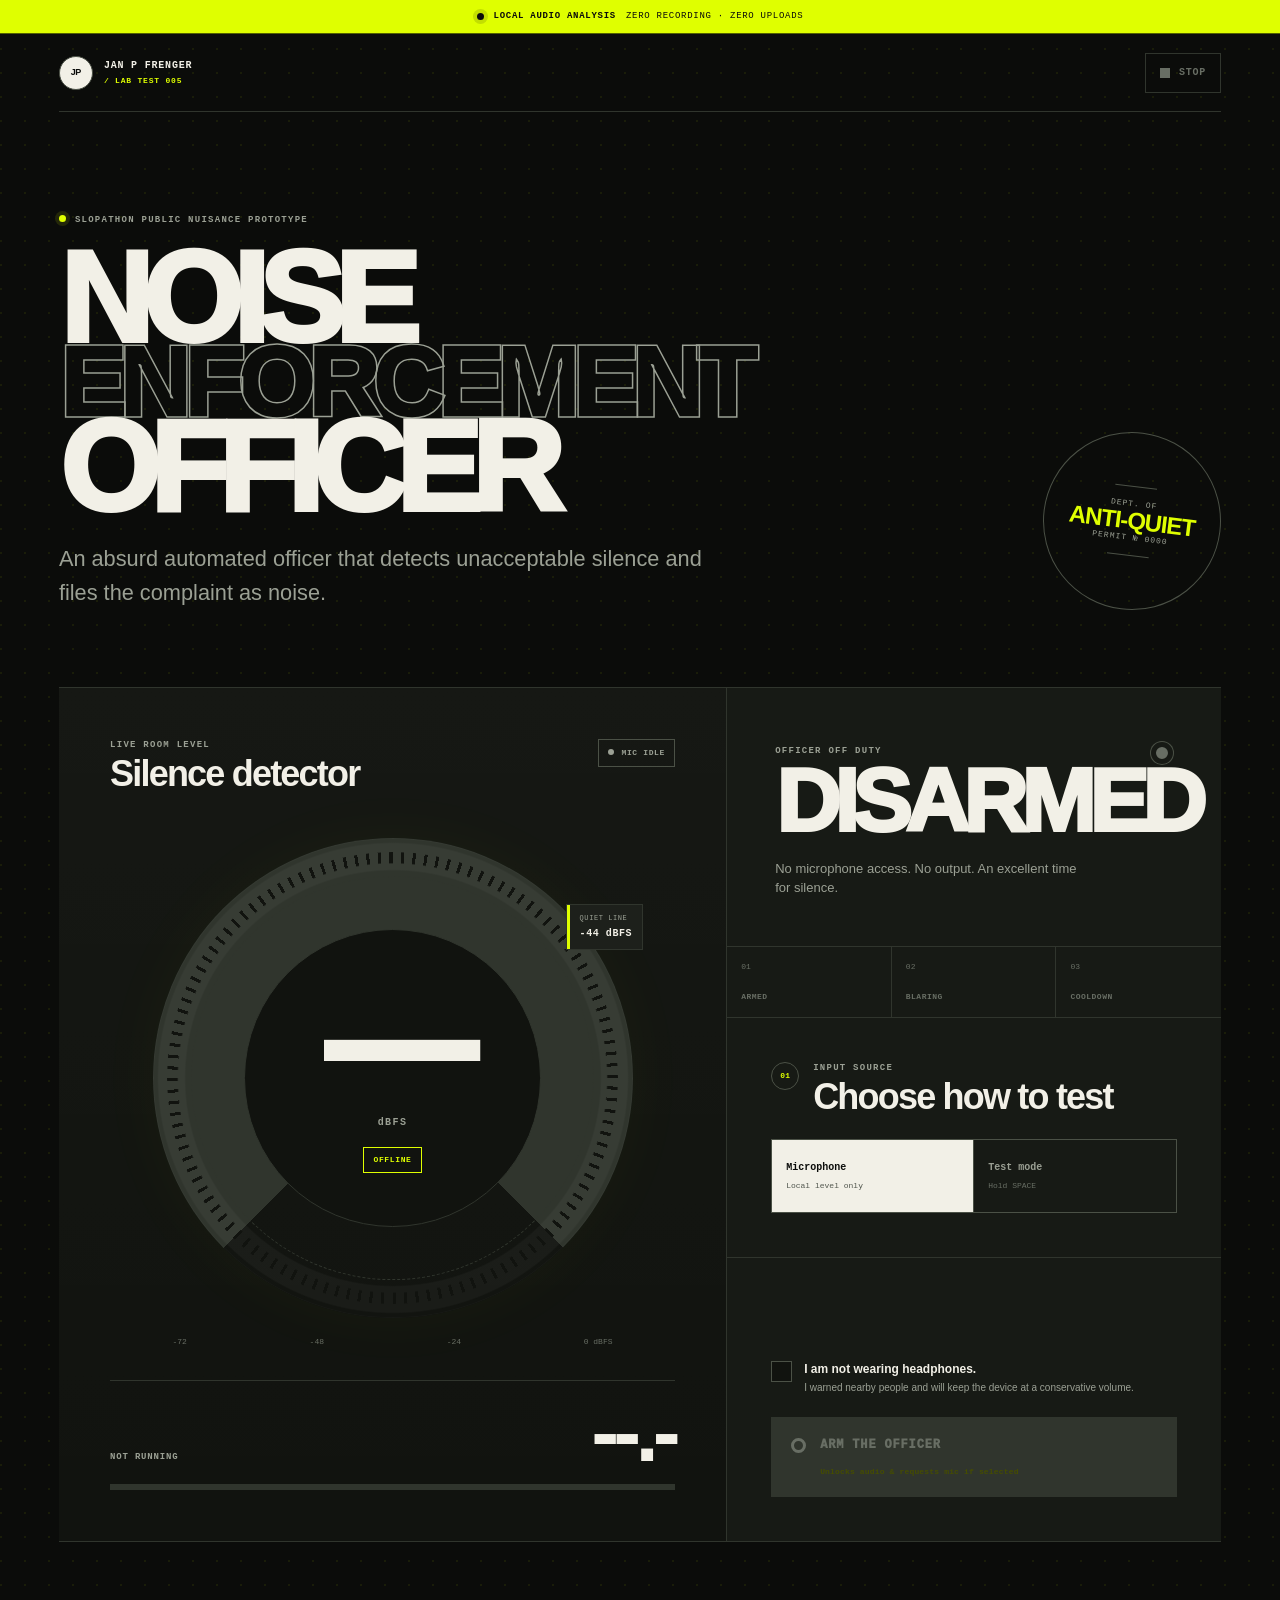
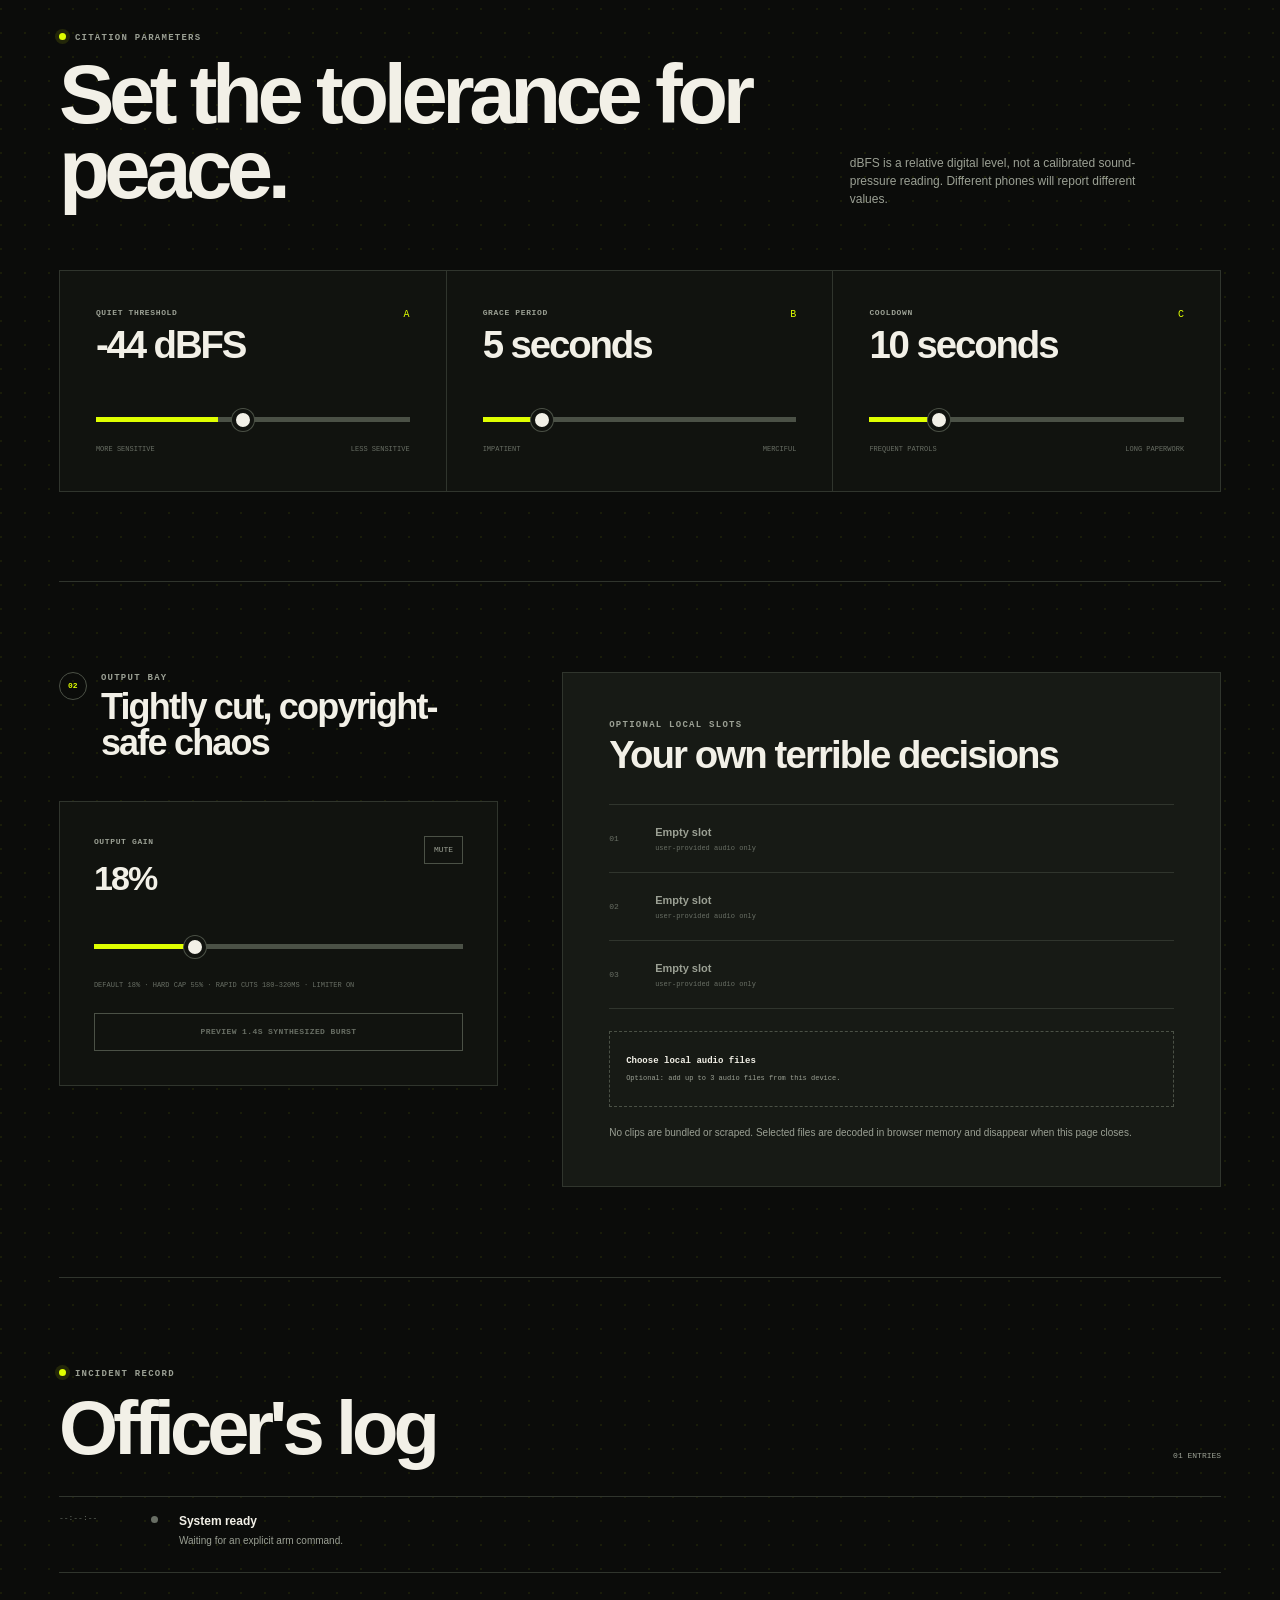
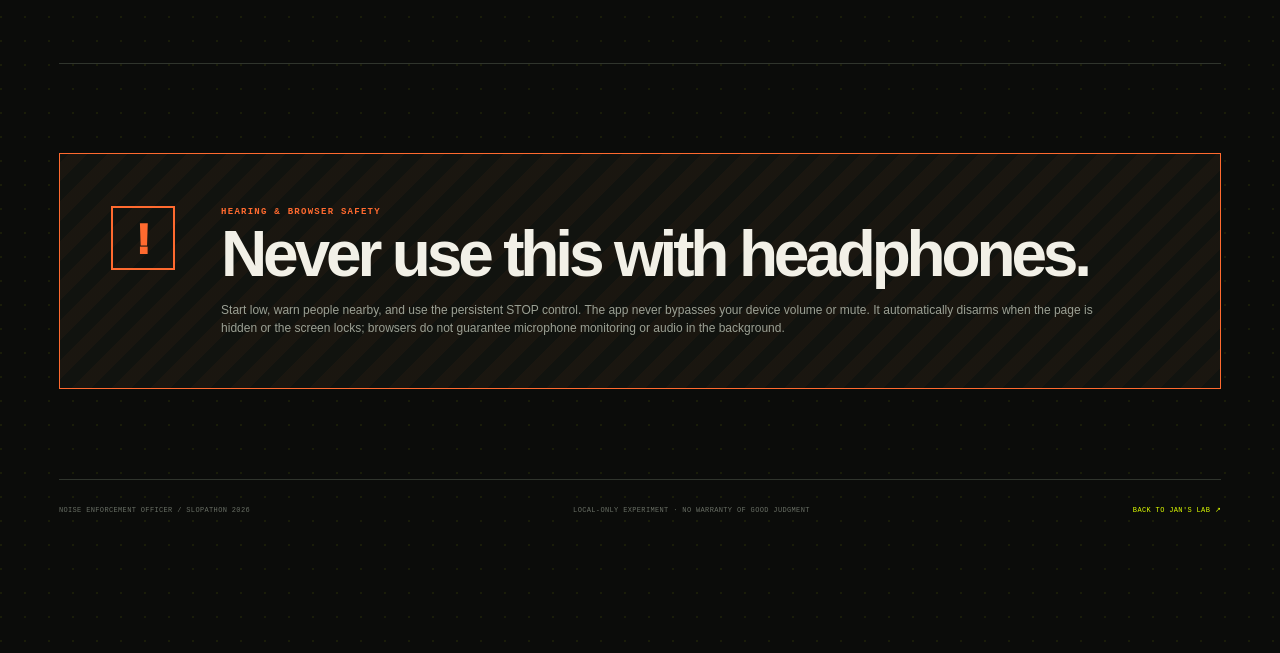
==== noise-complaint/index.html @ 94127031 "Publish Noise Enforcement Officer lab experiment" ====
<!doctype html>
<html lang="en">
  <head>
    <meta charset="UTF-8" />
    <meta name="viewport" content="width=device-width, initial-scale=1.0, maximum-scale=1.0" />
    <meta
      name="description"
      content="An absurd local-only PWA that detects unacceptable silence and responds with a short synthesized noise citation."
    />
    <meta name="theme-color" content="#0b0c0a" />
    <meta name="color-scheme" content="dark" />
    <meta
      http-equiv="Content-Security-Policy"
      content="default-src 'self'; base-uri 'none'; object-src 'none'; form-action 'none'; script-src 'self'; style-src 'self' 'unsafe-inline'; img-src 'self' data: blob:; media-src 'self' blob:; font-src 'self' data:; connect-src 'none'; worker-src 'self' blob:; manifest-src 'self'"
    />
    <meta name="referrer" content="no-referrer" />
    <meta name="application-name" content="Noise Enforcement Officer" />
    <meta name="apple-mobile-web-app-capable" content="yes" />
    <meta name="apple-mobile-web-app-status-bar-style" content="black-translucent" />
    <meta property="og:title" content="Noise Enforcement Officer" />
    <meta
      property="og:description"
      content="Silence is prohibited. A local-only Slopathon experiment by Jan Pfrenger."
    />
    <meta property="og:type" content="website" />
    <meta property="og:url" content="https://lab.janpfrenger.com/noise-complaint/" />
    <meta property="og:image" content="https://lab.janpfrenger.com/noise-complaint/og.png" />
    <meta name="twitter:card" content="summary_large_image" />
    <link rel="canonical" href="https://lab.janpfrenger.com/noise-complaint/" />
    <link rel="manifest" href="./manifest.webmanifest" />
    <link rel="icon" type="image/png" sizes="32x32" href="./favicon-32x32.png" />
    <link rel="apple-touch-icon" href="./apple-touch-icon.png" />
    <title>Noise Enforcement Officer</title>
    <script type="module" crossorigin src="/noise-complaint/assets/index-B_lqo25Q.js"></script>
    <link rel="stylesheet" crossorigin href="/noise-complaint/assets/index-EmnXxqTG.css">
  </head>
  <body>
    <div id="root"></div>
  </body>
</html>
---- noise-complaint/assets/index-EmnXxqTG.css ----
/*! tailwindcss v4.2.1 | MIT License | https://tailwindcss.com */
@layer theme{:root,:host{--font-sans:ui-sans-serif, system-ui, sans-serif, "Apple Color Emoji", "Segoe UI Emoji", "Segoe UI Symbol", "Noto Color Emoji";--font-mono:ui-monospace, SFMono-Regular, Menlo, Monaco, Consolas, "Liberation Mono", "Courier New", monospace;--spacing:.25rem;--default-font-family:var(--font-sans);--default-mono-font-family:var(--font-mono)}}@layer base{*,:after,:before,::backdrop{box-sizing:border-box;border:0 solid;margin:0;padding:0}::file-selector-button{box-sizing:border-box;border:0 solid;margin:0;padding:0}html,:host{-webkit-text-size-adjust:100%;tab-size:4;line-height:1.5;font-family:var(--default-font-family,ui-sans-serif, system-ui, sans-serif, "Apple Color Emoji", "Segoe UI Emoji", "Segoe UI Symbol", "Noto Color Emoji");font-feature-settings:var(--default-font-feature-settings,normal);font-variation-settings:var(--default-font-variation-settings,normal);-webkit-tap-highlight-color:transparent}hr{height:0;color:inherit;border-top-width:1px}abbr:where([title]){-webkit-text-decoration:underline dotted;text-decoration:underline dotted}h1,h2,h3,h4,h5,h6{font-size:inherit;font-weight:inherit}a{color:inherit;-webkit-text-decoration:inherit;-webkit-text-decoration:inherit;-webkit-text-decoration:inherit;-webkit-text-decoration:inherit;text-decoration:inherit}b,strong{font-weight:bolder}code,kbd,samp,pre{font-family:var(--default-mono-font-family,ui-monospace, SFMono-Regular, Menlo, Monaco, Consolas, "Liberation Mono", "Courier New", monospace);font-feature-settings:var(--default-mono-font-feature-settings,normal);font-variation-settings:var(--default-mono-font-variation-settings,normal);font-size:1em}small{font-size:80%}sub,sup{vertical-align:baseline;font-size:75%;line-height:0;position:relative}sub{bottom:-.25em}sup{top:-.5em}table{text-indent:0;border-color:inherit;border-collapse:collapse}:-moz-focusring{outline:auto}progress{vertical-align:baseline}summary{display:list-item}ol,ul,menu{list-style:none}img,svg,video,canvas,audio,iframe,embed,object{vertical-align:middle;display:block}img,video{max-width:100%;height:auto}button,input,select,optgroup,textarea{font:inherit;font-feature-settings:inherit;font-variation-settings:inherit;letter-spacing:inherit;color:inherit;opacity:1;background-color:#0000;border-radius:0}::file-selector-button{font:inherit;font-feature-settings:inherit;font-variation-settings:inherit;letter-spacing:inherit;color:inherit;opacity:1;background-color:#0000;border-radius:0}:where(select:is([multiple],[size])) optgroup{font-weight:bolder}:where(select:is([multiple],[size])) optgroup option{padding-inline-start:20px}::file-selector-button{margin-inline-end:4px}::placeholder{opacity:1}@supports (not ((-webkit-appearance:-apple-pay-button))) or (contain-intrinsic-size:1px){::placeholder{color:currentColor}@supports (color:color-mix(in lab, red, red)){::placeholder{color:color-mix(in oklab, currentcolor 50%, transparent)}}}textarea{resize:vertical}::-webkit-search-decoration{-webkit-appearance:none}::-webkit-date-and-time-value{min-height:1lh;text-align:inherit}::-webkit-datetime-edit{display:inline-flex}::-webkit-datetime-edit-fields-wrapper{padding:0}::-webkit-datetime-edit{padding-block:0}::-webkit-datetime-edit-year-field{padding-block:0}::-webkit-datetime-edit-month-field{padding-block:0}::-webkit-datetime-edit-day-field{padding-block:0}::-webkit-datetime-edit-hour-field{padding-block:0}::-webkit-datetime-edit-minute-field{padding-block:0}::-webkit-datetime-edit-second-field{padding-block:0}::-webkit-datetime-edit-millisecond-field{padding-block:0}::-webkit-datetime-edit-meridiem-field{padding-block:0}::-webkit-calendar-picker-indicator{line-height:1}:-moz-ui-invalid{box-shadow:none}button,input:where([type=button],[type=reset],[type=submit]){appearance:button}::file-selector-button{appearance:button}::-webkit-inner-spin-button{height:auto}::-webkit-outer-spin-button{height:auto}[hidden]:where(:not([hidden=until-found])){display:none!important}}@layer components;@layer utilities{.visible{visibility:visible}.fixed{position:fixed}.relative{position:relative}.static{position:static}.start{inset-inline-start:var(--spacing)}.end{inset-inline-end:var(--spacing)}.contents{display:contents}.hidden{display:none}}:root{--ink:#0b0c0a;--ink-raised:#11130f;--panel:#171a15;--panel-2:#1d201b;--paper:#f2f0e7;--muted:#9ba094;--muted-2:#686e64;--line:#30352d;--line-strong:#4b5146;--acid:#dfff00;--acid-ink:#0b0c0a;--mint:#50f5a6;--orange:#ff6a2f;--red:#ff3b1f;--red-dark:#7d190b;--display:"Arial Narrow", "Helvetica Neue", Arial, sans-serif;--sans:Inter, ui-sans-serif, -apple-system, BlinkMacSystemFont, "Segoe UI", sans-serif;--mono:"SFMono-Regular", "Roboto Mono", "Cascadia Code", Menlo, monospace}*,:before,:after{box-sizing:border-box}html{scroll-behavior:smooth;background:var(--ink);min-width:320px}body{background:radial-gradient(circle at 1px 1px, #dfff0012 1px, transparent 0) 0 0 / 24px 24px, var(--ink);min-width:320px;color:var(--paper);font-family:var(--sans);-webkit-font-smoothing:antialiased;-webkit-tap-highlight-color:transparent;margin:0;font-size:16px;line-height:1.5}button,input{font:inherit}button,a,label{-webkit-tap-highlight-color:transparent}button{color:inherit}button:focus-visible,a:focus-visible,input:focus-visible{outline:3px solid var(--paper);outline-offset:3px}label:has(input:focus-visible){outline:3px solid var(--paper);outline-offset:3px}::selection{background:var(--acid);color:var(--acid-ink)}.officer-app{width:min(100%,1500px);min-height:100vh;margin:0 auto;padding:0 clamp(18px,4.6vw,72px) 112px;overflow:hidden}.privacy-strip{background:var(--acid);min-height:34px;color:var(--acid-ink);font-family:var(--mono);letter-spacing:.08em;text-align:center;border-bottom:1px solid #526000;justify-content:center;align-items:center;gap:10px;margin-inline:calc(-1*clamp(18px,4.6vw,72px));padding:7px clamp(18px,4.6vw,72px);font-size:9px;display:flex}.privacy-strip strong{font-size:inherit}.privacy-pulse{background:var(--acid-ink);border-radius:50%;width:7px;height:7px;box-shadow:0 0 0 4px #0b0c0a21}.site-header{border-bottom:1px solid var(--line);justify-content:space-between;align-items:center;gap:18px;min-height:78px;display:flex}.lab-mark{color:var(--paper);font-family:var(--mono);letter-spacing:.08em;align-items:center;gap:11px;font-size:10px;font-weight:800;text-decoration:none;display:inline-flex}.lab-mark small{color:var(--acid);margin-top:2px;font-size:8px;font-weight:700;display:block}.lab-mark-dot{border:1px solid var(--line-strong);background:var(--paper);width:34px;height:34px;color:var(--ink);font-family:var(--display);letter-spacing:-.04em;border-radius:50%;flex:0 0 34px;place-items:center;font-size:9px;font-weight:900;display:grid}.header-stop{border:1px solid var(--red);background:var(--red);color:#fff;min-height:40px;font-family:var(--mono);letter-spacing:.08em;cursor:pointer;border-radius:0;align-items:center;gap:9px;padding:0 14px;font-size:10px;font-weight:900;display:inline-flex}.header-stop:disabled{border-color:var(--line);color:var(--muted-2);cursor:not-allowed;background:0 0}.stop-square{background:currentColor;width:10px;height:10px;display:inline-block}.hero{border-bottom:1px solid var(--line);grid-template-columns:minmax(0,1fr) auto;align-items:end;gap:48px;padding:clamp(56px,8vw,110px) 0 clamp(50px,6vw,82px);display:grid}.eyebrow,.micro-label{color:var(--muted);font-family:var(--mono);letter-spacing:.14em;text-transform:uppercase;margin:0;font-size:9px;font-weight:800;line-height:1.35}.eyebrow:before{background:var(--acid);content:"";border-radius:50%;width:7px;height:7px;margin-right:9px;display:inline-block;box-shadow:0 0 0 4px #dfff001c}.hero h1{max-width:850px;font-family:var(--display);letter-spacing:-.075em;text-transform:uppercase;margin:24px 0 26px;font-size:clamp(56px,10vw,140px);font-weight:950;font-stretch:75%;line-height:.75}.hero h1 span{color:#0000;letter-spacing:-.065em;-webkit-text-stroke:1.5px var(--muted);font-size:.77em;display:block}.premise{max-width:680px;color:var(--muted);margin:0;font-size:clamp(16px,1.7vw,22px);line-height:1.55}.hero-stamp{border:1px solid var(--line-strong);width:178px;height:178px;color:var(--muted);font-family:var(--mono);letter-spacing:.13em;text-align:center;border-radius:50%;place-content:center;padding:20px;font-size:8px;display:grid;transform:rotate(7deg)}.hero-stamp:before,.hero-stamp:after{background:var(--line-strong);content:"";width:42px;height:1px;margin:11px auto;display:block}.hero-stamp strong{color:var(--acid);font-family:var(--display);letter-spacing:-.045em;font-size:24px;line-height:.95;display:block}.control-grid{border-bottom:1px solid var(--line);grid-template-columns:minmax(0,1.15fr) minmax(320px,.85fr);display:grid}.meter-card{border-right:1px solid var(--line);background:linear-gradient(#ffffff05, transparent), var(--ink-raised);min-width:0;padding:clamp(28px,4vw,58px)}.card-head,.soundboard-head,.log-head{justify-content:space-between;align-items:flex-start;gap:24px;display:flex}.card-head h2,.soundboard-card h3,.section-title h2,.section-title h3{font-family:var(--display);letter-spacing:-.05em;margin:5px 0 0;font-size:clamp(23px,3vw,36px);font-weight:800;line-height:1}.live-pill{border:1px solid var(--line-strong);color:var(--muted);font-family:var(--mono);letter-spacing:.08em;white-space:nowrap;padding:7px 9px;font-size:8px;font-weight:800}.live-pill:before{content:"";background:currentColor;border-radius:50%;width:6px;height:6px;margin-right:7px;display:inline-block}.live-pill.mic-live{color:var(--mint);border-color:#50f5a673}.live-pill.mic-requesting{color:var(--acid)}.radial-meter{--meter-value:0%;--meter-color:var(--acid);aspect-ratio:1;isolation:isolate;background:radial-gradient(circle at center, transparent 0 61%, #ffffff09 61.5% 69%, transparent 69.5%), conic-gradient(from 225deg, var(--meter-color) 0 var(--meter-value), var(--line) var(--meter-value) 75%, transparent 75% 100%);border-radius:50%;place-items:center;width:min(100%,480px);margin:clamp(26px,4vw,46px) auto 18px;transition:background .12s linear;display:grid;position:relative;box-shadow:inset 0 0 0 1px #ffffff06,0 0 70px #dfff0009}.radial-meter:before{z-index:-1;border:1px dashed var(--line);content:"";border-radius:50%;position:absolute;inset:8%}.radial-meter:after{z-index:-1;border:1px solid var(--line);background:var(--ink-raised);content:"";border-radius:50%;position:absolute;inset:19%}.meter-grid{background:repeating-conic-gradient(from 225deg, transparent 0 2.2deg, var(--ink-raised) 2.2deg 3deg);pointer-events:none;border-radius:50%;position:absolute;inset:3%;-webkit-mask:radial-gradient(circle,#0000 0 67%,#000 67.5% 78%,#0000 78.5%);mask:radial-gradient(circle,#0000 0 67%,#000 67.5% 78%,#0000 78.5%)}.meter-core{justify-items:center;display:grid}.meter-number{font-family:var(--display);letter-spacing:-.085em;font-variant-numeric:tabular-nums;font-size:clamp(78px,13vw,150px);font-weight:950;line-height:.78}.meter-unit{color:var(--muted);font-family:var(--mono);letter-spacing:.14em;margin-top:14px;font-size:10px;font-weight:800}.quiet-readout{border:1px solid var(--mint);color:var(--mint);font-family:var(--mono);letter-spacing:.08em;margin-top:17px;padding:6px 9px;font-size:8px;font-weight:900}.quiet-readout.is-quiet{border-color:var(--acid);color:var(--acid)}.phase-blaring .quiet-readout{border-color:var(--red);color:var(--red);animation:.32s step-end infinite hard-blink}.threshold-flag{border-left:3px solid var(--acid);background:var(--panel-2);box-shadow:0 0 0 1px var(--line);font-family:var(--mono);letter-spacing:.08em;padding:8px 10px;font-size:7px;position:absolute;top:14%;right:-2%}.threshold-flag span,.threshold-flag strong{display:block}.threshold-flag span{color:var(--muted)}.threshold-flag strong{color:var(--paper);margin-top:2px;font-size:10px}.meter-scale{max-width:440px;color:var(--muted-2);font-family:var(--mono);justify-content:space-between;margin:0 auto;font-size:8px;display:flex}.countdown-panel{--progress:0%;border-top:1px solid var(--line);margin-top:32px;padding:20px 0 0}.countdown-panel>div:first-child{justify-content:space-between;align-items:end;gap:24px;display:flex}.countdown-panel span{color:var(--muted);font-family:var(--mono);letter-spacing:.09em;text-transform:uppercase;font-size:9px;font-weight:800}.countdown-panel strong{font-family:var(--display);letter-spacing:-.07em;font-variant-numeric:tabular-nums;font-size:clamp(48px,7vw,84px);font-weight:900;line-height:.75}.countdown-panel strong small{color:var(--muted);font-family:var(--mono);letter-spacing:0;margin-left:3px;font-size:12px}.countdown-rule{background:linear-gradient(to right, var(--acid) 0 var(--progress), var(--line) var(--progress) 100%);height:6px;margin-top:20px}.phase-blaring .countdown-rule{background:linear-gradient(to right, var(--red) 0 var(--progress), var(--line) var(--progress) 100%)}.control-panel{background:var(--panel);flex-direction:column;display:flex}.state-banner{border-bottom:1px solid var(--line);grid-template-columns:1fr auto;align-content:center;gap:24px;min-height:228px;padding:clamp(28px,4vw,48px);display:grid}.state-banner>div:first-child{min-width:0}.state-banner strong{font-family:var(--display);letter-spacing:-.075em;margin-top:8px;font-size:clamp(56px,7vw,96px);font-weight:950;line-height:.75;display:block}.state-banner p{max-width:42ch;color:var(--muted);grid-column:1/-1;margin:0;font-size:13px}.state-beacon{border:5px solid var(--panel);background:var(--muted-2);width:22px;height:22px;box-shadow:0 0 0 1px var(--line-strong);border-radius:50%;margin-top:6px}.state-armed .state-beacon{background:var(--mint);box-shadow:0 0 0 1px var(--mint), 0 0 24px #50f5a680}.state-blaring{background:var(--red);color:#fff}.state-blaring .micro-label,.state-blaring p{color:#ffffffc7}.state-blaring .state-beacon{border-color:var(--red);background:#fff;animation:.3s step-end infinite hard-blink;box-shadow:0 0 0 1px #fff,0 0 28px #ffffffa6}.state-cooldown .state-beacon{background:var(--orange);box-shadow:0 0 18px #ff6a2f66}.state-rail{border-bottom:1px solid var(--line);grid-template-columns:repeat(3,1fr);display:grid}.state-step{border-right:1px solid var(--line);min-height:70px;color:var(--muted-2);font-family:var(--mono);flex-direction:column;justify-content:space-between;padding:14px;font-size:8px;display:flex}.state-step:last-child{border-right:0}.state-step strong{letter-spacing:.06em}.state-step.is-current{background:var(--acid);color:var(--acid-ink)}.phase-blaring .state-step.is-current{color:var(--red);background:#fff}.input-selector{border-bottom:1px solid var(--line);padding:clamp(28px,4vw,44px)}.section-title{align-items:flex-start;gap:14px;display:flex}.section-title>span{border:1px solid var(--line-strong);width:28px;height:28px;color:var(--acid);font-family:var(--mono);border-radius:50%;flex:0 0 28px;place-items:center;font-size:8px;font-weight:800;display:grid}.segmented-control{border:1px solid var(--line-strong);grid-template-columns:1fr 1fr;margin-top:24px;display:grid}.segmented-control button{border:0;border-right:1px solid var(--line-strong);min-height:72px;color:var(--muted);font-family:var(--mono);text-align:left;cursor:pointer;background:0 0;padding:14px;font-size:10px;font-weight:800}.segmented-control button:last-child{border-right:0}.segmented-control button small{color:var(--muted-2);margin-top:5px;font-size:8px;font-weight:500;display:block}.segmented-control button.is-selected{background:var(--paper);color:var(--ink)}.segmented-control button.is-selected small{color:#50554d}.segmented-control button:disabled{cursor:not-allowed}.test-noise-pad{border:1px dashed var(--line-strong);min-height:82px;color:var(--muted);font-family:var(--mono);letter-spacing:.06em;cursor:pointer;background:0 0;margin:0 clamp(28px,4vw,44px);padding:18px;font-size:9px;font-weight:800}.test-noise-pad span,.test-noise-pad small{display:block}.test-noise-pad small{color:var(--muted-2);margin-top:6px;font-size:8px;font-weight:500}.test-noise-pad.is-pressed{border-style:solid;border-color:var(--mint);color:var(--mint);background:#50f5a61f}.test-noise-pad:disabled{opacity:.5;cursor:not-allowed}.arm-zone{margin-top:auto;padding:clamp(28px,4vw,44px)}.safety-check{color:var(--muted);cursor:pointer;grid-template-columns:auto 1fr;align-items:start;gap:12px;font-size:12px;display:grid}.safety-check input{opacity:0;pointer-events:none;position:absolute}.check-box{border:1px solid var(--line-strong);background:var(--ink-raised);width:21px;height:21px;margin-top:1px;display:block;position:relative}.safety-check input:checked+.check-box{border-color:var(--acid);background:var(--acid)}.safety-check input:checked+.check-box:after{border:solid var(--ink);content:"";border-width:0 2px 2px 0;width:6px;height:11px;position:absolute;top:2px;left:6px;transform:rotate(45deg)}.safety-check strong,.safety-check small{display:block}.safety-check strong{color:var(--paper);font-size:12px}.safety-check small{color:var(--muted);margin-top:3px;font-size:10px;line-height:1.45}.arm-button,.disarm-button{background:var(--acid);width:100%;min-height:80px;color:var(--acid-ink);font-family:var(--mono);letter-spacing:.07em;text-align:left;cursor:pointer;border:0;grid-template-columns:auto 1fr;align-items:center;margin-top:22px;padding:15px 20px;font-size:12px;font-weight:950;display:grid}.arm-button small{color:#454d00;letter-spacing:.02em;grid-column:2;margin-top:3px;font-size:8px;font-weight:600}.arm-button:disabled{background:var(--line);color:var(--muted-2);cursor:not-allowed}.arm-light{border:3px solid;border-radius:50%;width:15px;height:15px;margin-right:14px}.disarm-button{background:var(--red);color:#fff;grid-template-columns:auto 1fr}.disarm-button .stop-square{margin-right:14px}.settings-section,.sound-section,.log-section{border-bottom:1px solid var(--line);padding:clamp(56px,7vw,96px) 0}.section-heading{grid-template-columns:1fr minmax(280px,.5fr);align-items:end;gap:48px;margin-bottom:clamp(38px,5vw,62px);display:grid}.section-heading h2,.log-head h2,.safety-notice h2{max-width:860px;font-family:var(--display);letter-spacing:-.065em;margin:14px 0 0;font-size:clamp(44px,6.5vw,90px);font-weight:900;line-height:.9}.section-heading>p{max-width:48ch;color:var(--muted);margin:0;font-size:12px}.settings-grid{border:1px solid var(--line);grid-template-columns:repeat(3,1fr);display:grid}.setting-card{border-right:1px solid var(--line);background:var(--ink-raised);flex-direction:column;justify-content:space-between;min-width:0;min-height:220px;padding:clamp(24px,3vw,36px);display:flex}.setting-card:last-child{border-right:0}.setting-top{justify-content:space-between;align-items:flex-start;gap:20px;display:flex}.setting-top small,.setting-top strong{display:block}.setting-top small{color:var(--muted);font-family:var(--mono);letter-spacing:.08em;font-size:8px;font-weight:800}.setting-top strong{font-family:var(--display);letter-spacing:-.055em;margin-top:7px;font-size:clamp(27px,3vw,40px);line-height:1}.setting-index{color:var(--acid);font-family:var(--mono);font-size:10px}input[type=range]{--range-fill:0%;appearance:none;cursor:pointer;background:0 0;width:100%;height:24px;margin:30px 0 0}input[type=range]::-webkit-slider-runnable-track{background:linear-gradient(to right, var(--acid) 0 var(--range-fill), var(--line-strong) var(--range-fill) 100%);height:5px}input[type=range]::-moz-range-track{background:linear-gradient(to right, var(--acid) 0 var(--range-fill), var(--line-strong) var(--range-fill) 100%);height:5px}input[type=range]::-webkit-slider-thumb{appearance:none;border:4px solid var(--ink-raised);background:var(--paper);width:22px;height:22px;box-shadow:0 0 0 1px var(--line-strong);border-radius:50%;margin-top:-8px}input[type=range]::-moz-range-thumb{border:4px solid var(--ink-raised);background:var(--paper);width:16px;height:16px;box-shadow:0 0 0 1px var(--line-strong);border-radius:50%}.range-labels{color:var(--muted-2);font-family:var(--mono);text-transform:uppercase;justify-content:space-between;gap:16px;font-size:7px;display:flex}.sound-section{grid-template-columns:minmax(0,.8fr) minmax(380px,1.2fr);gap:clamp(30px,5vw,72px);display:grid}.sound-console{min-width:0}.volume-control{border:1px solid var(--line);background:var(--ink-raised);margin-top:40px;padding:clamp(24px,3vw,34px)}.volume-control label{justify-content:space-between;align-items:flex-start;gap:20px;display:flex}.volume-control label small,.volume-control label strong{display:block}.volume-control label small{color:var(--muted);font-family:var(--mono);letter-spacing:.08em;font-size:8px;font-weight:800}.volume-control label strong{font-family:var(--display);letter-spacing:-.055em;margin-top:5px;font-size:34px}.volume-control label button,.soundboard-head button{border:1px solid var(--line-strong);color:var(--muted);font-family:var(--mono);text-transform:uppercase;cursor:pointer;background:0 0;padding:7px 9px;font-size:8px}.volume-control label button.is-muted{border-color:var(--red);color:var(--red)}.gain-cap{color:var(--muted-2);font-family:var(--mono);margin-top:15px;font-size:7px;line-height:1.5;display:block}.preview-button{border:1px solid var(--line-strong);width:100%;color:var(--paper);font-family:var(--mono);letter-spacing:.05em;text-transform:uppercase;cursor:pointer;background:0 0;margin-top:22px;padding:12px;font-size:8px;font-weight:800}.preview-button:disabled{color:var(--muted-2);cursor:not-allowed}.soundboard-card{border:1px solid var(--line);background:var(--panel);padding:clamp(26px,4vw,46px)}.soundboard-card h3{font-size:clamp(27px,3vw,40px)}.sound-slots{border-top:1px solid var(--line);margin-top:30px}.sound-slot{border-bottom:1px solid var(--line);grid-template-columns:34px minmax(0,1fr);align-items:center;gap:12px;min-width:0;min-height:68px;padding:13px 0;display:grid}.sound-slot>span{color:var(--muted-2);font-family:var(--mono);font-size:8px}.sound-slot strong,.sound-slot small{text-overflow:ellipsis;white-space:nowrap;display:block;overflow:hidden}.sound-slot strong{color:var(--muted);font-size:11px}.sound-slot small{color:var(--muted-2);font-family:var(--mono);margin-top:3px;font-size:7px}.sound-slot.is-loaded>span,.sound-slot.is-loaded strong{color:var(--acid)}.file-picker{border:1px dashed var(--line-strong);min-height:76px;color:var(--paper);font-family:var(--mono);cursor:pointer;flex-direction:column;justify-content:center;margin-top:22px;padding:16px;font-size:9px;font-weight:800;display:flex}.file-picker input{opacity:0;width:1px;height:1px;position:absolute}.file-picker small{color:var(--muted);margin-top:4px;font-size:7px;font-weight:500}.sound-policy{color:var(--muted);margin:18px 0 0;font-size:10px;line-height:1.5}.log-head{align-items:end;margin-bottom:34px}.log-head h2{font-size:clamp(44px,6vw,76px)}.log-head>span{color:var(--muted);font-family:var(--mono);font-size:8px}.log-table{border-top:1px solid var(--line)}.log-row{border-bottom:1px solid var(--line);grid-template-columns:76px 12px minmax(0,1fr);align-items:start;gap:16px;min-height:76px;padding:15px 0;display:grid}.log-row time{color:var(--muted-2);font-family:var(--mono);font-size:8px}.log-dot{background:var(--muted-2);border-radius:50%;width:7px;height:7px;margin-top:4px}.log-good .log-dot{background:var(--mint)}.log-warning .log-dot{background:var(--orange)}.log-danger .log-dot{background:var(--red);box-shadow:0 0 0 4px #ff3b1f1f}.log-row strong{font-size:12px;display:block}.log-row p{color:var(--muted);margin:3px 0 0;font-size:10px}.safety-notice{border:1px solid var(--orange);background:repeating-linear-gradient(-45deg, transparent 0 14px, #ff6a2f0a 14px 28px), var(--ink-raised);grid-template-columns:auto 1fr;gap:clamp(20px,4vw,46px);margin:clamp(56px,7vw,96px) 0;padding:clamp(26px,4vw,52px);display:grid}.warning-icon{border:2px solid var(--orange);width:64px;height:64px;color:var(--orange);font-family:var(--display);place-items:center;font-size:42px;font-weight:950;display:grid}.safety-notice .micro-label{color:var(--orange)}.safety-notice h2{max-width:none;margin-top:8px;font-size:clamp(34px,5vw,64px)}.safety-notice p:last-child{max-width:900px;color:var(--muted);margin:18px 0 0;font-size:12px}footer{border-top:1px solid var(--line);color:var(--muted-2);font-family:var(--mono);letter-spacing:.05em;justify-content:space-between;gap:24px;padding:25px 0;font-size:7px;display:flex}footer a{color:var(--acid);text-decoration:none}.mobile-emergency-stop{right:max(16px, env(safe-area-inset-right));bottom:max(16px, env(safe-area-inset-bottom));z-index:50;background:var(--red);color:#fff;min-height:58px;font-family:var(--mono);letter-spacing:.06em;cursor:pointer;border:2px solid #fff;align-items:center;gap:12px;padding:0 20px;font-size:11px;font-weight:950;display:inline-flex;position:fixed;box-shadow:0 14px 44px #0000007a}@keyframes hard-blink{0%,49%{opacity:1}50%,to{opacity:.35}}@media (width<=980px){.hero{grid-template-columns:1fr}.hero-stamp{display:none}.control-grid{grid-template-columns:1fr}.meter-card{border-right:0;border-bottom:1px solid var(--line)}.settings-grid{grid-template-columns:1fr}.setting-card{border-right:0;border-bottom:1px solid var(--line);min-height:190px}.setting-card:last-child{border-bottom:0}.sound-section{grid-template-columns:1fr}}@media (width<=680px){.officer-app{padding-inline:18px}.privacy-strip{white-space:nowrap;justify-content:flex-start;margin-inline:-18px;padding-inline:18px;overflow:hidden}.privacy-strip span:last-child{display:none}.site-header{min-height:68px}.lab-mark{font-size:8px}.header-stop{min-height:36px;padding-inline:11px;font-size:8px}.hero{padding:48px 0 42px}.hero h1{margin-top:20px;font-size:clamp(53px,17vw,82px);line-height:.77}.hero h1 span{-webkit-text-stroke-width:1px}.premise{font-size:15px}.meter-card{margin-inline:-18px;padding:26px 18px 32px}.radial-meter{width:min(100%,390px);margin-top:26px}.meter-number{font-size:clamp(76px,28vw,118px)}.threshold-flag{top:9%;right:0}.countdown-panel strong{font-size:54px}.control-panel{margin-inline:-18px}.state-banner{min-height:200px;padding:28px 18px}.state-banner strong{font-size:clamp(58px,20vw,88px)}.input-selector,.arm-zone{padding:28px 18px}.test-noise-pad{margin-inline:18px}.section-heading{grid-template-columns:1fr;gap:22px}.section-heading h2{font-size:clamp(44px,14vw,68px)}.settings-grid{margin-inline:-1px}.setting-card{padding:26px 22px}.soundboard-card{padding:26px 20px}.log-row{grid-template-columns:58px 10px minmax(0,1fr);gap:10px}.safety-notice{grid-template-columns:1fr}.warning-icon{width:50px;height:50px;font-size:34px}footer{flex-direction:column;gap:8px;padding-bottom:10px}.mobile-emergency-stop{right:max(12px, env(safe-area-inset-right));bottom:max(12px, env(safe-area-inset-bottom));left:max(12px, env(safe-area-inset-left));justify-content:center}}@media (prefers-reduced-motion:reduce){*,:before,:after{scroll-behavior:auto!important;transition-duration:.01ms!important;animation-duration:.01ms!important;animation-iteration-count:1!important}}
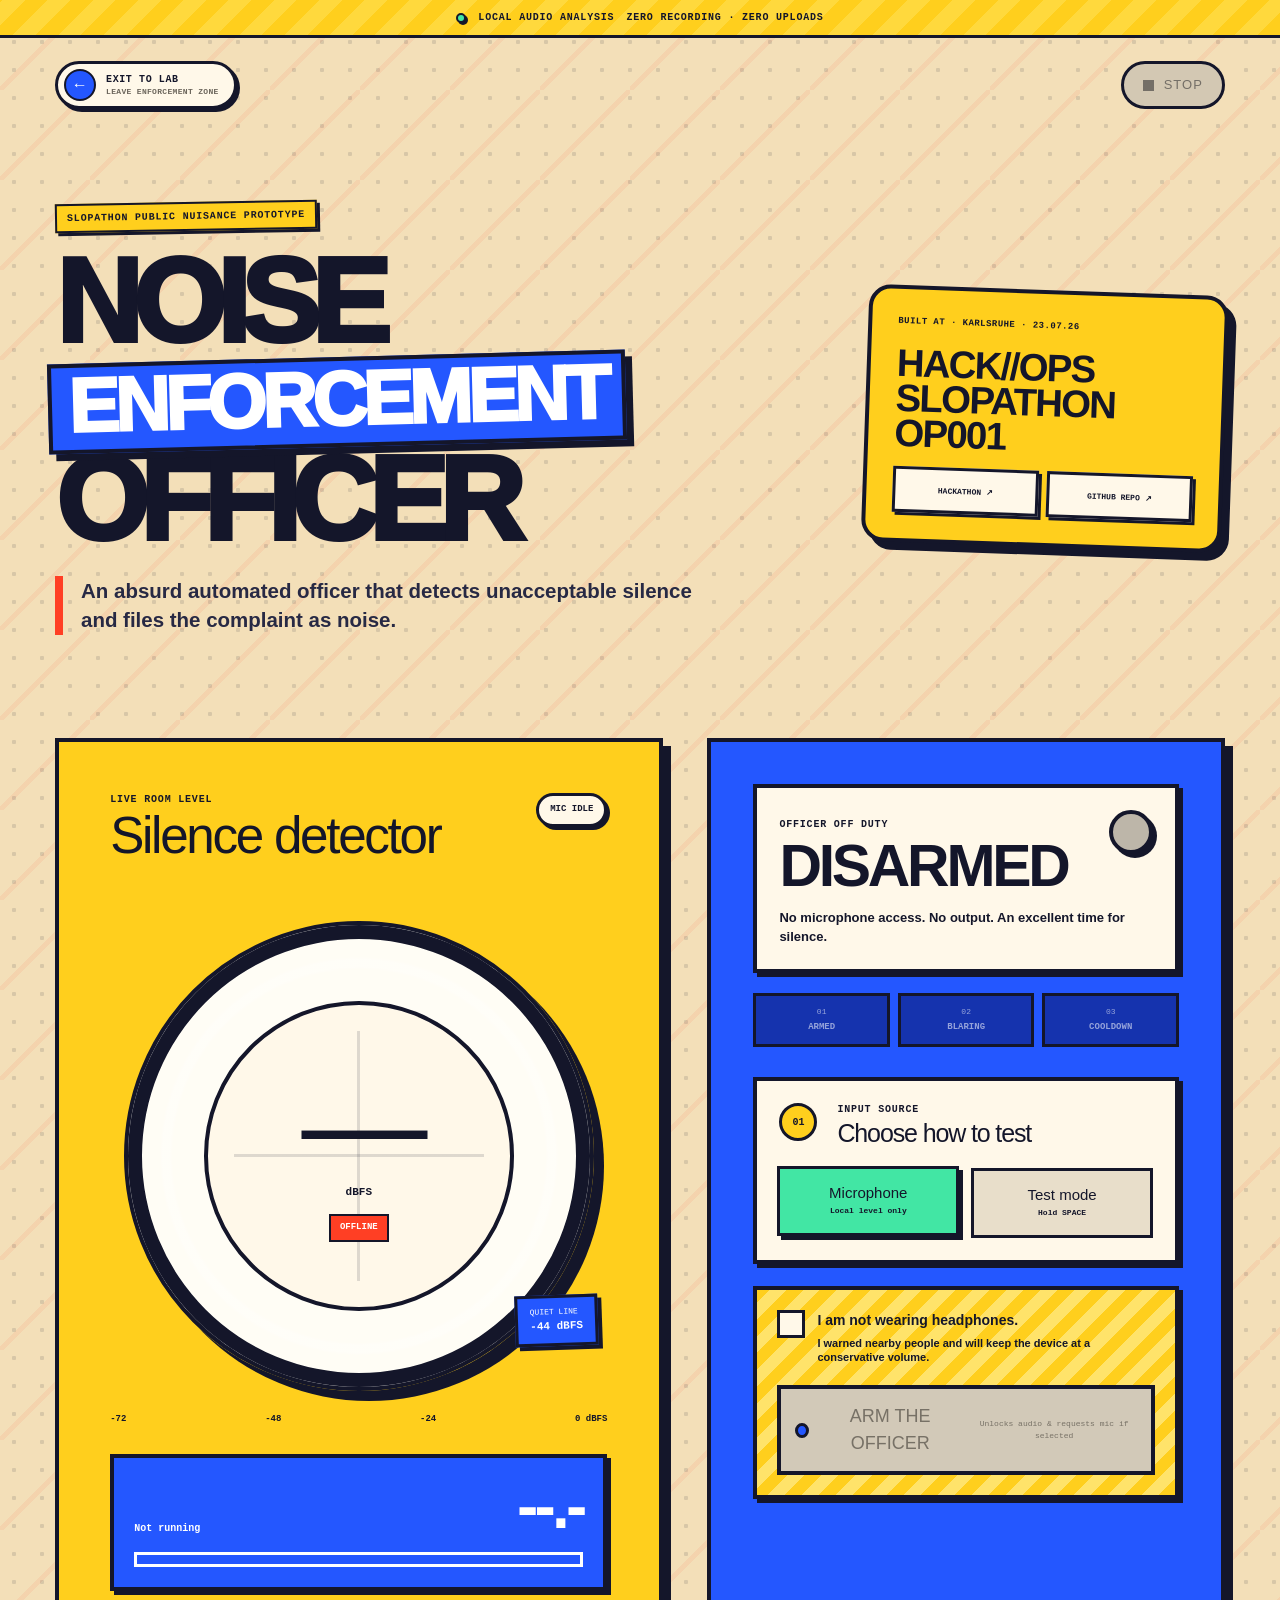
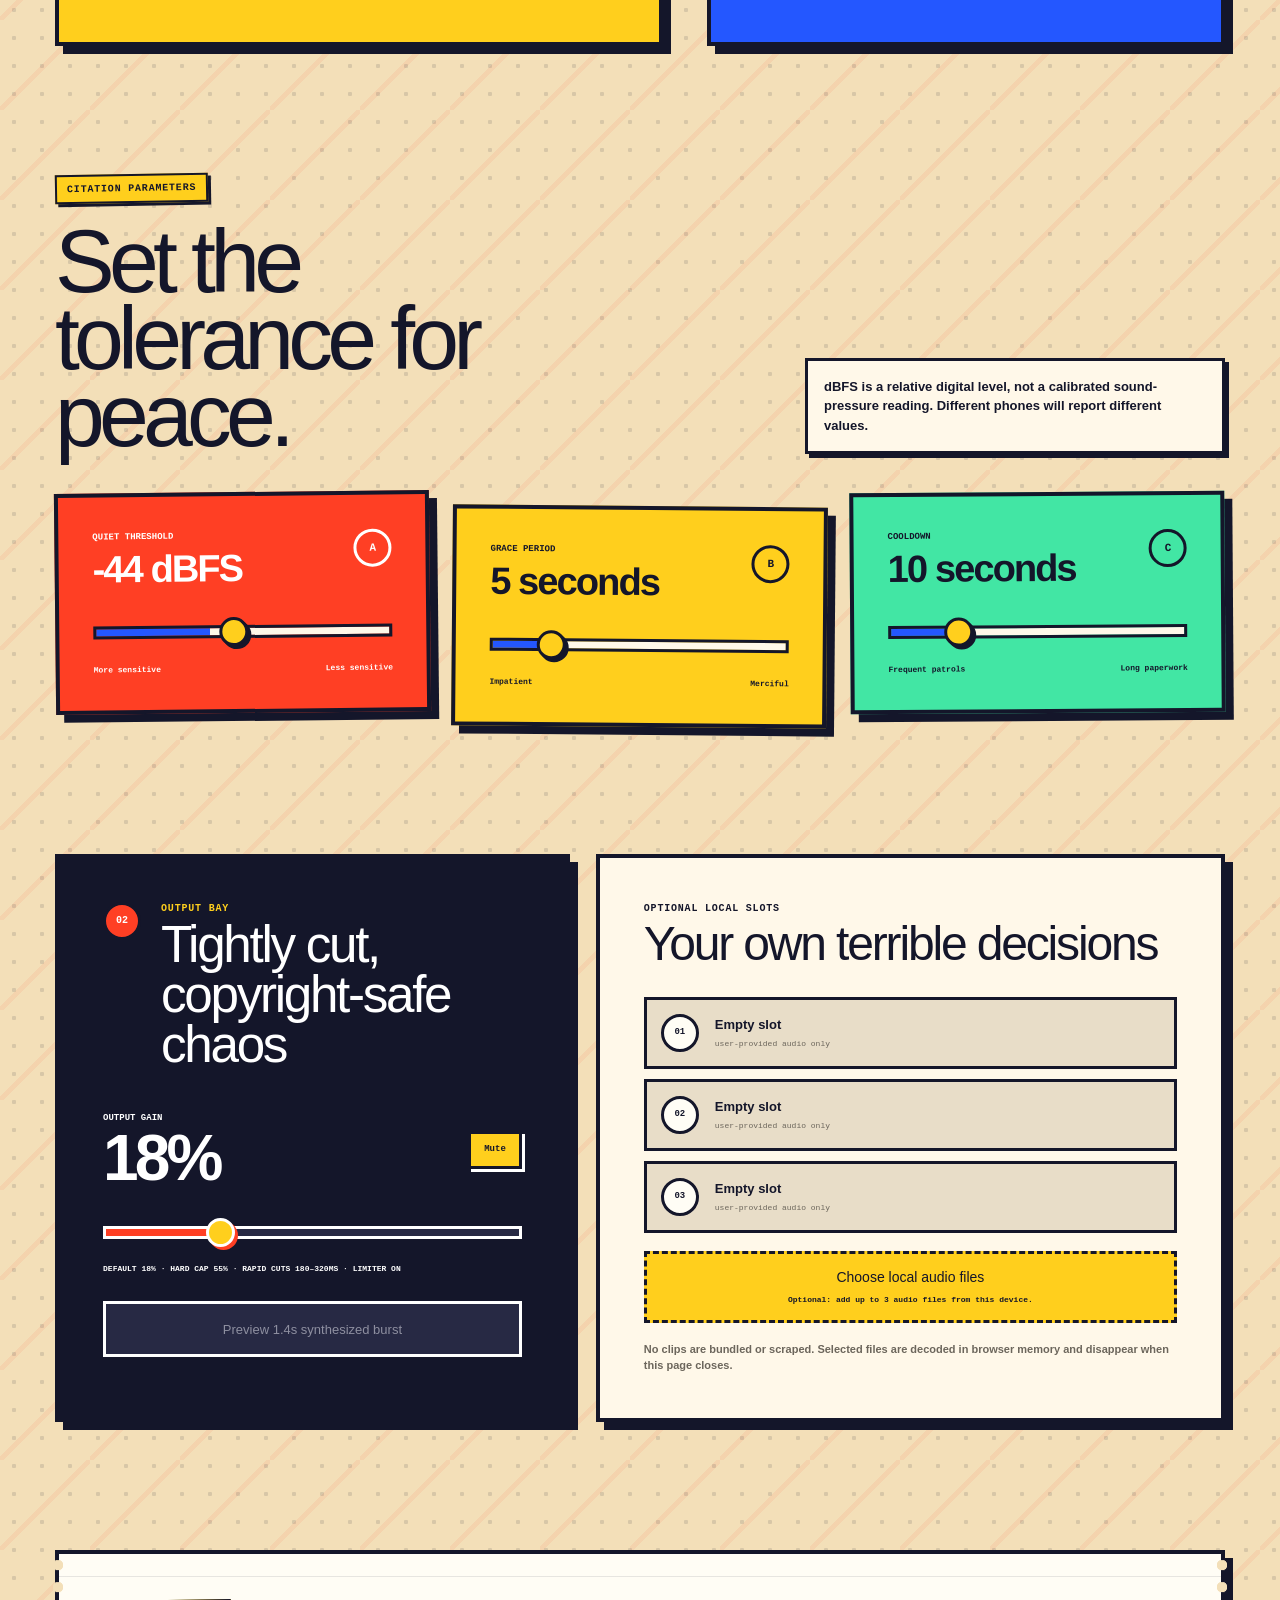
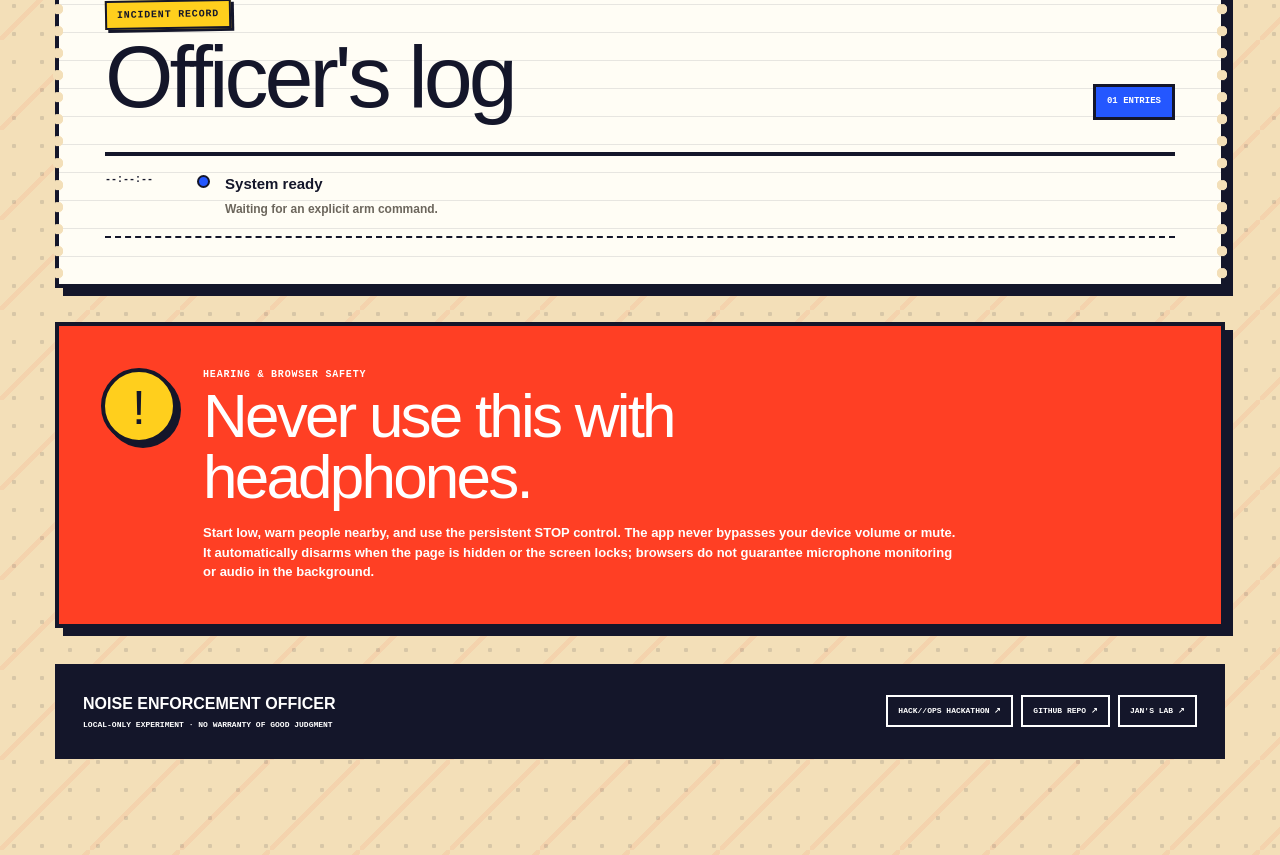
==== commit d5f971d4: "Give Noise Enforcement Officer its own visual identity" ====
--- a/noise-complaint/index.html
+++ b/noise-complaint/index.html
@@ -20,7 +20,7 @@
     <meta property="og:title" content="Noise Enforcement Officer" />
     <meta
       property="og:description"
-      content="Silence is prohibited. A local-only Slopathon experiment by Jan Pfrenger."
+      content="Silence is prohibited. A local-only HACK//OPS SLOPATHON experiment by Jan Pfrenger."
     />
     <meta property="og:type" content="website" />
     <meta property="og:url" content="https://lab.janpfrenger.com/noise-complaint/" />
@@ -31,8 +31,8 @@
     <link rel="icon" type="image/png" sizes="32x32" href="./favicon-32x32.png" />
     <link rel="apple-touch-icon" href="./apple-touch-icon.png" />
     <title>Noise Enforcement Officer</title>
-    <script type="module" crossorigin src="/noise-complaint/assets/index-B_lqo25Q.js"></script>
-    <link rel="stylesheet" crossorigin href="/noise-complaint/assets/index-EmnXxqTG.css">
+    <script type="module" crossorigin src="/noise-complaint/assets/index-DrgbyM_8.js"></script>
+    <link rel="stylesheet" crossorigin href="/noise-complaint/assets/index-CJqQyj7J.css">
   </head>
   <body>
     <div id="root"></div>
--- a/noise-complaint/assets/index-CJqQyj7J.css
+++ b/noise-complaint/assets/index-CJqQyj7J.css
@@ -0,0 +1,2 @@
+/*! tailwindcss v4.2.1 | MIT License | https://tailwindcss.com */
+@layer theme{:root,:host{--font-sans:ui-sans-serif, system-ui, sans-serif, "Apple Color Emoji", "Segoe UI Emoji", "Segoe UI Symbol", "Noto Color Emoji";--font-mono:ui-monospace, SFMono-Regular, Menlo, Monaco, Consolas, "Liberation Mono", "Courier New", monospace;--spacing:.25rem;--default-font-family:var(--font-sans);--default-mono-font-family:var(--font-mono)}}@layer base{*,:after,:before,::backdrop{box-sizing:border-box;border:0 solid;margin:0;padding:0}::file-selector-button{box-sizing:border-box;border:0 solid;margin:0;padding:0}html,:host{-webkit-text-size-adjust:100%;tab-size:4;line-height:1.5;font-family:var(--default-font-family,ui-sans-serif, system-ui, sans-serif, "Apple Color Emoji", "Segoe UI Emoji", "Segoe UI Symbol", "Noto Color Emoji");font-feature-settings:var(--default-font-feature-settings,normal);font-variation-settings:var(--default-font-variation-settings,normal);-webkit-tap-highlight-color:transparent}hr{height:0;color:inherit;border-top-width:1px}abbr:where([title]){-webkit-text-decoration:underline dotted;text-decoration:underline dotted}h1,h2,h3,h4,h5,h6{font-size:inherit;font-weight:inherit}a{color:inherit;-webkit-text-decoration:inherit;-webkit-text-decoration:inherit;-webkit-text-decoration:inherit;-webkit-text-decoration:inherit;text-decoration:inherit}b,strong{font-weight:bolder}code,kbd,samp,pre{font-family:var(--default-mono-font-family,ui-monospace, SFMono-Regular, Menlo, Monaco, Consolas, "Liberation Mono", "Courier New", monospace);font-feature-settings:var(--default-mono-font-feature-settings,normal);font-variation-settings:var(--default-mono-font-variation-settings,normal);font-size:1em}small{font-size:80%}sub,sup{vertical-align:baseline;font-size:75%;line-height:0;position:relative}sub{bottom:-.25em}sup{top:-.5em}table{text-indent:0;border-color:inherit;border-collapse:collapse}:-moz-focusring{outline:auto}progress{vertical-align:baseline}summary{display:list-item}ol,ul,menu{list-style:none}img,svg,video,canvas,audio,iframe,embed,object{vertical-align:middle;display:block}img,video{max-width:100%;height:auto}button,input,select,optgroup,textarea{font:inherit;font-feature-settings:inherit;font-variation-settings:inherit;letter-spacing:inherit;color:inherit;opacity:1;background-color:#0000;border-radius:0}::file-selector-button{font:inherit;font-feature-settings:inherit;font-variation-settings:inherit;letter-spacing:inherit;color:inherit;opacity:1;background-color:#0000;border-radius:0}:where(select:is([multiple],[size])) optgroup{font-weight:bolder}:where(select:is([multiple],[size])) optgroup option{padding-inline-start:20px}::file-selector-button{margin-inline-end:4px}::placeholder{opacity:1}@supports (not ((-webkit-appearance:-apple-pay-button))) or (contain-intrinsic-size:1px){::placeholder{color:currentColor}@supports (color:color-mix(in lab, red, red)){::placeholder{color:color-mix(in oklab, currentcolor 50%, transparent)}}}textarea{resize:vertical}::-webkit-search-decoration{-webkit-appearance:none}::-webkit-date-and-time-value{min-height:1lh;text-align:inherit}::-webkit-datetime-edit{display:inline-flex}::-webkit-datetime-edit-fields-wrapper{padding:0}::-webkit-datetime-edit{padding-block:0}::-webkit-datetime-edit-year-field{padding-block:0}::-webkit-datetime-edit-month-field{padding-block:0}::-webkit-datetime-edit-day-field{padding-block:0}::-webkit-datetime-edit-hour-field{padding-block:0}::-webkit-datetime-edit-minute-field{padding-block:0}::-webkit-datetime-edit-second-field{padding-block:0}::-webkit-datetime-edit-millisecond-field{padding-block:0}::-webkit-datetime-edit-meridiem-field{padding-block:0}::-webkit-calendar-picker-indicator{line-height:1}:-moz-ui-invalid{box-shadow:none}button,input:where([type=button],[type=reset],[type=submit]){appearance:button}::file-selector-button{appearance:button}::-webkit-inner-spin-button{height:auto}::-webkit-outer-spin-button{height:auto}[hidden]:where(:not([hidden=until-found])){display:none!important}}@layer components;@layer utilities{.visible{visibility:visible}.fixed{position:fixed}.relative{position:relative}.static{position:static}.start{inset-inline-start:var(--spacing)}.end{inset-inline-end:var(--spacing)}.contents{display:contents}.hidden{display:none}}:root{--ink:#14162a;--ink-soft:#272944;--cream:#fff8e9;--canvas:#f3dfb8;--paper:#fffdf5;--blue:#2457ff;--blue-dark:#1533ae;--red:#ff3f24;--red-dark:#a41f10;--yellow:#ffcf1d;--mint:#42e6a4;--muted:#6c665c;--line:#14162a;--display:"Arial Black", "Helvetica Neue", Arial, sans-serif;--sans:"Trebuchet MS", "Avenir Next", Avenir, Arial, sans-serif;--mono:"Courier New", Courier, monospace;--hard-shadow:8px 8px 0 var(--ink);--small-shadow:4px 4px 0 var(--ink)}*,:before,:after{box-sizing:border-box}html{scroll-behavior:smooth;background:var(--canvas);min-width:320px}body{background:radial-gradient(circle at 14px 14px, #14162a1f 2px, transparent 2.5px) 0 0 / 28px 28px, linear-gradient(135deg, transparent 0 48%, #ff3f2414 48% 52%, transparent 52%) 0 0 / 90px 90px, var(--canvas);min-width:320px;color:var(--ink);font-family:var(--sans);-webkit-font-smoothing:antialiased;-webkit-tap-highlight-color:transparent;margin:0;font-size:16px;line-height:1.5}button,input{font:inherit}button,a,label{-webkit-tap-highlight-color:transparent}button{color:inherit}button:focus-visible,a:focus-visible,input:focus-visible{outline:4px solid var(--mint);outline-offset:4px}label:has(input:focus-visible){outline:4px solid var(--mint);outline-offset:4px}::selection{background:var(--blue);color:#fff}.officer-app{width:min(100%,1480px);min-height:100vh;margin:0 auto;padding:0 clamp(18px,4.3vw,68px) 96px;overflow:hidden}.privacy-strip{border-bottom:3px solid var(--ink);background:repeating-linear-gradient(-45deg, var(--yellow) 0 16px, #ffd93d 16px 32px);min-height:38px;color:var(--ink);font-family:var(--mono);letter-spacing:.08em;text-align:center;justify-content:center;align-items:center;gap:12px;margin-inline:calc(-1*clamp(18px,4.3vw,68px));padding:9px clamp(18px,4.3vw,68px);font-size:10px;font-weight:700;display:flex}.privacy-strip strong{font:inherit;font-weight:900}.privacy-pulse{border:2px solid var(--ink);background:var(--mint);width:10px;height:10px;box-shadow:2px 2px 0 var(--ink);border-radius:50%;flex:0 0 10px}.site-header{justify-content:space-between;align-items:center;gap:18px;min-height:94px;display:flex}.lab-mark{border:3px solid var(--ink);background:var(--cream);min-height:46px;color:var(--ink);font-family:var(--mono);letter-spacing:.06em;box-shadow:3px 3px 0 var(--ink);border-radius:999px;align-items:center;gap:10px;padding:5px 15px 5px 6px;font-size:10px;font-weight:900;line-height:1.1;text-decoration:none;transition:transform .15s,box-shadow .15s;display:inline-flex}.lab-mark:hover{box-shadow:1px 1px 0 var(--ink);transform:translate(2px,2px)}.lab-mark small{color:var(--muted);letter-spacing:.04em;margin-top:3px;font-size:8px;font-weight:700;display:block}.lab-mark-dot{border:2px solid var(--ink);background:var(--blue);color:#fff;width:32px;height:32px;font-family:var(--display);border-radius:50%;flex:0 0 32px;place-items:center;font-size:16px;display:grid}.header-stop{border:3px solid var(--ink);background:var(--red);color:#fff;min-height:48px;font-family:var(--display);letter-spacing:.08em;cursor:pointer;box-shadow:4px 4px 0 var(--ink);border-radius:999px;align-items:center;gap:10px;padding:0 19px;font-size:13px;display:inline-flex}.header-stop:active:not(:disabled){box-shadow:1px 1px 0 var(--ink);transform:translate(3px,3px)}.header-stop:disabled{color:#746f67;cursor:not-allowed;box-shadow:none;background:#d3c8b3}.stop-square{background:currentColor;width:11px;height:11px;display:inline-block}.hero{grid-template-columns:minmax(0,1fr) minmax(260px,360px);align-items:center;gap:clamp(34px,5vw,74px);padding:clamp(38px,5.5vw,78px) 0 clamp(64px,8vw,112px);display:grid}.hero-copy{position:relative}.eyebrow,.micro-label{font-family:var(--mono);letter-spacing:.08em;text-transform:uppercase;margin:0;font-size:10px;font-weight:900;line-height:1.3}.eyebrow{border:2px solid var(--ink);background:var(--yellow);width:fit-content;box-shadow:3px 3px 0 var(--ink);padding:6px 10px;transform:rotate(-1deg)}.hero h1{max-width:9.2ch;font-family:var(--display);letter-spacing:-.075em;text-transform:uppercase;text-wrap:balance;margin:26px 0 30px;font-size:clamp(62px,9.3vw,132px);font-weight:950;line-height:.76}.hero h1 span{border:4px solid var(--ink);background:var(--blue);color:#fff;letter-spacing:-.06em;width:fit-content;box-shadow:7px 7px 0 var(--ink);margin:9px 0 8px -7px;padding:8px 16px 12px;font-size:.64em;line-height:.82;display:block;transform:rotate(-1.5deg)}.premise{border-left:8px solid var(--red);max-width:650px;color:var(--ink-soft);margin:0;padding-left:18px;font-size:clamp(17px,1.6vw,22px);font-weight:700;line-height:1.45}.hero-stamp{border:4px solid var(--ink);background:var(--yellow);box-shadow:var(--hard-shadow);border-radius:22px;gap:16px;padding:26px;display:grid;transform:rotate(2deg)}.hero-stamp>span{font-family:var(--mono);letter-spacing:.05em;font-size:9px;font-weight:900}.hero-stamp>strong{font-family:var(--display);letter-spacing:-.045em;font-size:clamp(26px,3vw,42px);line-height:.92}.hero-stamp>div{grid-template-columns:1fr 1fr;gap:8px;display:grid}.hero-stamp a{border:3px solid var(--ink);background:var(--cream);min-height:46px;color:var(--ink);font-family:var(--mono);text-align:center;box-shadow:3px 3px 0 var(--ink);place-items:center;padding:8px;font-size:8px;font-weight:900;line-height:1.2;text-decoration:none;display:grid}.hero-stamp a:hover{background:var(--mint)}.control-grid{grid-template-columns:minmax(0,1.08fr) minmax(380px,.92fr);align-items:stretch;gap:clamp(24px,3.5vw,48px);display:grid}.meter-card,.control-panel,.setting-card,.sound-console,.soundboard-card,.log-section,.safety-notice{border:4px solid var(--ink);box-shadow:var(--hard-shadow)}.meter-card{background:var(--yellow);min-width:0;padding:clamp(24px,4vw,52px)}.card-head,.soundboard-head,.log-head,.section-title,.setting-top,.volume-control label{justify-content:space-between;align-items:flex-start;gap:20px;display:flex}.card-head h2,.section-title h2,.section-title h3,.soundboard-head h3,.log-head h2,.safety-notice h2{font-family:var(--display);letter-spacing:-.045em;margin:5px 0 0;line-height:.98}.card-head h2{font-size:clamp(30px,4vw,52px)}.live-pill{border:3px solid var(--ink);background:var(--cream);min-height:34px;font-family:var(--mono);white-space:nowrap;box-shadow:3px 3px 0 var(--ink);border-radius:999px;padding:7px 11px;font-size:9px;font-weight:900}.live-pill.mic-live{background:var(--mint)}.live-pill.mic-requesting{background:var(--red);color:#fff}.radial-meter{--meter-value:0%;--meter-color:var(--blue);aspect-ratio:1;border:4px solid var(--ink);background:radial-gradient(circle at 50% 50%, transparent 0 57%, #ffffff59 58% 60%, transparent 61%), conic-gradient(from -90deg, var(--meter-color) 0 var(--meter-value), var(--paper) var(--meter-value) 100%);width:min(100%,470px);box-shadow:inset 0 0 0 14px var(--ink), 10px 10px 0 var(--ink);border-radius:50%;place-items:center;margin:clamp(28px,5vw,60px) auto 22px;display:grid;position:relative}.radial-meter:before{aspect-ratio:1;border:4px solid var(--ink);background:var(--cream);content:"";border-radius:50%;width:67%;position:absolute}.meter-grid{aspect-ratio:1;z-index:1;background:linear-gradient(90deg,#0000 49.4%,#14162a24 49.4% 50.6%,#0000 50.6%),linear-gradient(#0000 49.4%,#14162a24 49.4% 50.6%,#0000 50.6%);border-radius:50%;width:54%;position:absolute}.meter-core{z-index:2;place-items:center;display:grid;position:relative}.meter-number{font-family:var(--display);letter-spacing:-.09em;font-size:clamp(72px,10vw,126px);line-height:.85}.meter-unit{font-family:var(--mono);margin-top:7px;font-size:11px;font-weight:900}.quiet-readout{border:2px solid var(--ink);background:var(--mint);font-family:var(--mono);margin-top:14px;padding:5px 9px;font-size:9px;font-weight:900}.quiet-readout.is-quiet{background:var(--red);color:#fff}.threshold-flag{z-index:3;border:3px solid var(--ink);background:var(--blue);color:#fff;font-family:var(--mono);box-shadow:4px 4px 0 var(--ink);padding:9px 12px;font-size:8px;line-height:1.3;position:absolute;bottom:9%;right:-8px;transform:rotate(-2deg)}.threshold-flag span,.threshold-flag strong{display:block}.threshold-flag strong{margin-top:2px;font-size:11px}.meter-scale{font-family:var(--mono);justify-content:space-between;gap:10px;font-size:9px;font-weight:700;display:flex}.countdown-panel{border:4px solid var(--ink);background:var(--blue);color:#fff;box-shadow:var(--small-shadow);margin-top:28px;padding:20px}.countdown-panel>div:first-child{justify-content:space-between;align-items:end;gap:20px;display:flex}.countdown-panel span{font-family:var(--mono);font-size:10px;font-weight:900}.countdown-panel strong{font-family:var(--display);letter-spacing:-.06em;font-size:clamp(36px,5vw,64px);line-height:.9}.countdown-panel small{font-family:var(--mono);margin-left:4px;font-size:14px}.countdown-rule{background:linear-gradient(90deg, var(--yellow) 0 var(--progress), transparent var(--progress) 100%);border:3px solid #fff;height:15px;margin-top:16px}.control-panel{background:var(--blue);color:#fff;min-width:0;padding:clamp(22px,3.5vw,42px)}.state-banner{border:4px solid var(--ink);background:var(--cream);min-height:176px;color:var(--ink);box-shadow:var(--small-shadow);grid-template-columns:1fr auto;align-items:start;gap:16px;padding:22px;display:grid}.state-banner strong{font-family:var(--display);letter-spacing:-.055em;margin-top:5px;font-size:clamp(34px,4.6vw,62px);line-height:.9;display:block}.state-banner p{grid-column:1/-1;margin:0;font-size:13px;font-weight:700}.state-beacon{border:4px solid var(--ink);width:44px;height:44px;box-shadow:4px 4px 0 var(--ink);background:#bdb6a9;border-radius:50%}.state-armed{background:var(--mint)}.state-armed .state-beacon{background:var(--blue)}.state-blaring{background:var(--red);color:#fff}.state-blaring .state-beacon{background:var(--yellow);animation:.42s steps(2,end) infinite beacon}.state-cooldown{background:var(--yellow)}.state-cooldown .state-beacon{background:var(--cream)}.state-rail{grid-template-columns:repeat(3,1fr);gap:8px;margin:20px 0 30px;display:grid}.state-step{border:3px solid var(--ink);background:var(--blue-dark);color:#ffffff8c;min-width:0;font-family:var(--mono);text-align:center;padding:10px 8px;font-size:8px}.state-step span,.state-step strong{display:block}.state-step strong{margin-top:3px;font-size:9px}.state-step.is-current{background:var(--yellow);color:var(--ink);box-shadow:3px 3px 0 var(--ink);transform:translateY(-2px)}.input-selector{border:4px solid var(--ink);background:var(--cream);color:var(--ink);box-shadow:var(--small-shadow);padding:22px}.section-title{justify-content:flex-start}.section-title>span{border:3px solid var(--ink);background:var(--yellow);width:38px;height:38px;font-family:var(--mono);border-radius:50%;flex:0 0 38px;place-items:center;font-size:10px;font-weight:900;display:grid}.section-title h2{font-size:clamp(30px,4vw,52px)}.section-title h3{font-size:25px}.segmented-control{grid-template-columns:1fr 1fr;gap:10px;margin-top:22px;display:grid}.segmented-control button{border:3px solid var(--ink);min-height:70px;font-family:var(--display);cursor:pointer;background:#e8deca;padding:12px;font-size:15px;line-height:1.1}.segmented-control button small{font-family:var(--mono);margin-top:6px;font-size:8px;font-weight:700;display:block}.segmented-control button.is-selected{background:var(--mint);box-shadow:4px 4px 0 var(--ink);transform:translate(-2px,-2px)}.segmented-control button:disabled{cursor:not-allowed;opacity:.7}.test-noise-pad{border:4px solid var(--ink);background:var(--yellow);width:100%;min-height:86px;color:var(--ink);font-family:var(--display);cursor:pointer;box-shadow:var(--small-shadow);margin-top:18px;padding:14px;font-size:15px}.test-noise-pad small{font-family:var(--mono);margin-top:6px;font-size:8px;display:block}.test-noise-pad.is-pressed{background:var(--red);color:#fff;box-shadow:none;transform:translate(4px,4px)}.test-noise-pad:disabled{cursor:not-allowed;opacity:.5}.arm-zone{border:4px solid var(--ink);background:repeating-linear-gradient(-45deg, var(--yellow) 0 12px, #ffe36a 12px 24px);color:var(--ink);box-shadow:var(--small-shadow);margin-top:22px;padding:20px}.safety-check{cursor:pointer;grid-template-columns:auto 1fr;align-items:start;gap:12px;display:grid}.safety-check input{opacity:0;width:1px;height:1px;position:absolute}.check-box{border:3px solid var(--ink);background:var(--cream);place-items:center;width:28px;height:28px;display:grid}.safety-check input:checked+.check-box{background:var(--mint)}.safety-check input:checked+.check-box:after{font-family:var(--display);content:"✓";font-size:18px}.safety-check strong,.safety-check small{display:block}.safety-check strong{font-family:var(--display);font-size:14px}.safety-check small{margin-top:5px;font-size:11px;font-weight:700;line-height:1.35}.arm-button,.disarm-button{border:4px solid var(--ink);width:100%;min-height:74px;font-family:var(--display);cursor:pointer;box-shadow:5px 5px 0 var(--ink);justify-content:center;align-items:center;gap:10px;margin-top:20px;padding:14px;font-size:18px;display:flex}.arm-button{background:var(--mint)}.arm-button small{font-family:var(--mono);font-size:8px;display:block}.arm-button:disabled{color:#777166;cursor:not-allowed;box-shadow:none;background:#d2c9b8}.arm-light{border:3px solid var(--ink);background:var(--blue);border-radius:50%;width:15px;height:15px}.disarm-button{background:var(--red);color:#fff}.settings-section{margin-top:clamp(80px,10vw,140px)}.section-heading{grid-template-columns:minmax(0,1fr) minmax(240px,420px);align-items:end;gap:40px;margin-bottom:38px;display:grid}.section-heading h2{max-width:10ch;font-family:var(--display);letter-spacing:-.065em;margin:20px 0 0;font-size:clamp(48px,7vw,92px);line-height:.86}.section-heading>p{border:3px solid var(--ink);background:var(--cream);box-shadow:var(--small-shadow);margin:0;padding:16px;font-size:13px;font-weight:700}.settings-grid{grid-template-columns:repeat(3,1fr);gap:22px;display:grid}.setting-card{background:var(--cream);min-width:0;padding:clamp(22px,3vw,34px);display:block}.setting-card:first-child{background:var(--red);color:#fff;transform:rotate(-.6deg)}.setting-card:nth-child(2){background:var(--yellow);transform:translateY(14px)rotate(.5deg)}.setting-card:nth-child(3){background:var(--mint);transform:rotate(-.4deg)}.setting-top small,.setting-top strong{display:block}.setting-top small{font-family:var(--mono);font-size:9px;font-weight:900}.setting-top strong{font-family:var(--display);letter-spacing:-.05em;margin-top:5px;font-size:clamp(24px,3vw,38px);line-height:1}.setting-index{width:38px;height:38px;font-family:var(--mono);border:3px solid;border-radius:50%;flex:0 0 38px;place-items:center;font-size:11px;font-weight:900;display:grid}input[type=range]{appearance:none;cursor:pointer;background:0 0;width:100%;height:34px;margin:28px 0 14px}input[type=range]::-webkit-slider-runnable-track{border:3px solid var(--ink);background:linear-gradient(90deg, var(--blue) 0 var(--range-fill), var(--cream) var(--range-fill) 100%);height:13px}input[type=range]::-webkit-slider-thumb{appearance:none;border:3px solid var(--ink);background:var(--yellow);width:29px;height:29px;box-shadow:3px 3px 0 var(--ink);border-radius:50%;margin-top:-11px}input[type=range]::-moz-range-track{border:3px solid var(--ink);background:var(--cream);height:9px}input[type=range]::-moz-range-progress{background:var(--blue);height:9px}input[type=range]::-moz-range-thumb{border:3px solid var(--ink);background:var(--yellow);width:25px;height:25px;box-shadow:3px 3px 0 var(--ink);border-radius:50%}.range-labels{font-family:var(--mono);justify-content:space-between;gap:12px;font-size:8px;font-weight:900;display:flex}.sound-section{grid-template-columns:minmax(0,.9fr) minmax(0,1.1fr);gap:26px;margin-top:clamp(90px,11vw,150px);display:grid}.sound-console{background:var(--ink);color:#fff;padding:clamp(24px,4vw,44px)}.sound-console .section-title>span{background:var(--red);color:#fff}.sound-console .micro-label{color:var(--yellow)}.volume-control{margin-top:42px}.volume-control label{align-items:center}.volume-control label small,.volume-control label strong{display:block}.volume-control label small{font-family:var(--mono);font-size:9px;font-weight:900}.volume-control label strong{font-family:var(--display);letter-spacing:-.06em;margin-top:4px;font-size:clamp(38px,5vw,66px);line-height:.9}.volume-control label button,.soundboard-head button{border:3px solid var(--ink);background:var(--yellow);min-height:38px;color:var(--ink);font-family:var(--mono);cursor:pointer;padding:8px 13px;font-size:9px;font-weight:900;box-shadow:3px 3px #fff}.volume-control label button.is-muted{background:var(--red);color:#fff}.sound-console input[type=range]::-webkit-slider-runnable-track{background:linear-gradient(90deg, var(--red) 0 var(--range-fill), var(--ink-soft) var(--range-fill) 100%);border-color:#fff}.sound-console input[type=range]::-webkit-slider-thumb{background:var(--yellow);box-shadow:3px 3px 0 var(--red);border-color:#fff}.gain-cap{font-family:var(--mono);font-size:8px;font-weight:900;line-height:1.5;display:block}.preview-button{background:var(--blue);color:#fff;width:100%;min-height:56px;font-family:var(--display);cursor:pointer;box-shadow:5px 5px 0 var(--red);border:3px solid #fff;margin-top:26px;font-size:13px}.preview-button:disabled{background:var(--ink-soft);color:#8e8fa0;cursor:not-allowed;box-shadow:none}.soundboard-card{background:var(--cream);padding:clamp(24px,4vw,44px)}.soundboard-head h3{font-size:clamp(28px,4vw,48px)}.sound-slots{gap:10px;margin-top:30px;display:grid}.sound-slot{border:3px solid var(--ink);background:#e8ddc8;grid-template-columns:40px 1fr;align-items:center;gap:14px;min-height:72px;padding:12px 14px;display:grid}.sound-slot>span{border:3px solid var(--ink);background:var(--paper);width:38px;height:38px;font-family:var(--mono);border-radius:50%;place-items:center;font-size:9px;font-weight:900;display:grid}.sound-slot strong,.sound-slot small{display:block}.sound-slot strong{font-family:var(--display);text-overflow:ellipsis;white-space:nowrap;font-size:13px;overflow:hidden}.sound-slot small{color:var(--muted);font-family:var(--mono);margin-top:3px;font-size:8px}.sound-slot.is-loaded{background:var(--mint);box-shadow:3px 3px 0 var(--ink)}.file-picker{border:3px dashed var(--ink);background:var(--yellow);text-align:center;cursor:pointer;place-items:center;min-height:72px;margin-top:18px;padding:13px;display:grid}.file-picker input{opacity:0;width:1px;height:1px;position:absolute}.file-picker span{font-family:var(--display);font-size:14px}.file-picker small{font-family:var(--mono);margin-top:4px;font-size:8px;font-weight:700;display:block}.sound-policy{color:var(--muted);margin:18px 0 0;font-size:11px;font-weight:700}.log-section{background:repeating-linear-gradient(0deg, transparent 0 27px, #14162a1a 27px 28px), var(--paper);margin-top:clamp(80px,10vw,140px);padding:clamp(24px,4vw,46px);position:relative}.log-section:before,.log-section:after{background:radial-gradient(circle, var(--canvas) 0 5px, transparent 5.5px) center / 18px 22px;content:"";width:18px;height:100%;position:absolute;top:0}.log-section:before{left:-10px}.log-section:after{right:-10px}.log-head{align-items:end}.log-head h2{font-size:clamp(46px,7vw,88px)}.log-head>span{border:3px solid var(--ink);background:var(--blue);color:#fff;font-family:var(--mono);padding:8px 11px;font-size:9px;font-weight:900}.log-table{border-top:4px solid var(--ink);margin-top:32px}.log-row{border-bottom:2px dashed var(--ink);grid-template-columns:78px 14px 1fr;align-items:start;gap:14px;min-height:82px;padding:16px 0;display:grid}.log-row time{font-family:var(--mono);font-size:10px;font-weight:900}.log-dot{border:2px solid var(--ink);background:var(--blue);border-radius:50%;width:13px;height:13px;margin-top:3px}.log-warning .log-dot{background:var(--yellow)}.log-danger .log-dot{background:var(--red)}.log-good .log-dot{background:var(--mint)}.log-row strong{font-family:var(--display);font-size:15px}.log-row p{color:var(--muted);margin:4px 0 0;font-size:12px;font-weight:700}.safety-notice{background:var(--red);color:#fff;grid-template-columns:auto 1fr;gap:26px;margin-top:34px;padding:clamp(24px,4vw,42px);display:grid}.warning-icon{border:4px solid var(--ink);background:var(--yellow);width:76px;height:76px;color:var(--ink);font-family:var(--display);box-shadow:var(--small-shadow);border-radius:50%;place-items:center;font-size:48px;display:grid}.safety-notice h2{max-width:16ch;font-size:clamp(34px,5vw,62px)}.safety-notice>div:last-child>p:last-child{max-width:760px;margin:16px 0 0;font-size:13px;font-weight:700}footer{border:4px solid var(--ink);background:var(--ink);color:#fff;justify-content:space-between;align-items:center;gap:28px;margin-top:36px;padding:24px;display:flex}footer>div{gap:3px;display:grid}footer strong{font-family:var(--display);font-size:16px}footer span{font-family:var(--mono);font-size:8px;font-weight:700}footer nav{flex-wrap:wrap;justify-content:flex-end;gap:8px;display:flex}footer a{color:#fff;font-family:var(--mono);border:2px solid #fff;padding:8px 10px;font-size:8px;font-weight:900;text-decoration:none}footer a:hover{background:var(--yellow);color:var(--ink)}.mobile-emergency-stop{display:none}@keyframes beacon{0%,49%{box-shadow:0 0 0 6px #ffcf1d4d, 4px 4px 0 var(--ink);transform:scale(1)}50%,to{box-shadow:0 0 0 16px #ffcf1d21, 4px 4px 0 var(--ink);transform:scale(.86)}}@media (width<=1120px){.hero{grid-template-columns:minmax(0,1fr) minmax(240px,310px)}.control-grid,.sound-section{grid-template-columns:1fr}.control-panel{grid-template-columns:1fr 1fr;gap:20px;display:grid}.state-rail{grid-area:2/1/auto/-1;margin:0}.input-selector{grid-column:1}.arm-zone{grid-column:2;margin-top:0}.test-noise-pad{grid-column:1/-1}.settings-grid{grid-template-columns:1fr}.setting-card:first-child,.setting-card:nth-child(2),.setting-card:nth-child(3){transform:none}}@media (width<=760px){.officer-app{padding:0 16px 92px}.privacy-strip{gap:8px;min-height:34px;margin-inline:-16px;padding:7px 16px;font-size:8px}.site-header{min-height:82px}.lab-mark{padding-right:10px}.lab-mark small{display:none}.header-stop{min-height:44px;padding:0 14px;font-size:11px}.hero{grid-template-columns:1fr;gap:34px;padding:34px 0 70px}.hero h1{max-width:none;font-size:clamp(58px,20vw,100px)}.hero h1 span{box-shadow:5px 5px 0 var(--ink);border-width:3px;margin-left:-3px;padding:6px 10px 10px}.hero-stamp{justify-self:center;width:min(94%,420px);transform:rotate(1deg)}.control-grid{gap:22px}.meter-card,.control-panel,.setting-card,.sound-console,.soundboard-card,.log-section,.safety-notice{box-shadow:5px 5px 0 var(--ink);border-width:3px}.meter-card{padding:20px}.card-head{align-items:flex-start}.card-head h2{font-size:31px}.radial-meter{width:min(94%,420px);box-shadow:inset 0 0 0 10px var(--ink), 6px 6px 0 var(--ink)}.threshold-flag{right:-5px}.control-panel{padding:18px;display:block}.state-rail{margin:16px 0}.arm-zone{margin-top:18px}.section-heading{grid-template-columns:1fr;gap:24px}.section-heading h2{font-size:clamp(48px,15vw,78px)}.settings-section,.sound-section,.log-section{margin-top:80px}.sound-console,.soundboard-card{padding:22px}.log-head{flex-direction:column;align-items:flex-start}.log-row{grid-template-columns:68px 12px 1fr;gap:10px}.safety-notice{grid-template-columns:1fr}.warning-icon{width:62px;height:62px;font-size:38px}footer{flex-direction:column;align-items:flex-start}footer nav{justify-content:flex-start}.mobile-emergency-stop{right:12px;bottom:max(12px, env(safe-area-inset-bottom));z-index:50;border:4px solid var(--ink);background:var(--red);color:#fff;min-height:56px;font-family:var(--display);box-shadow:6px 6px 0 var(--ink);justify-content:center;align-items:center;gap:10px;padding:10px;font-size:16px;display:flex;position:fixed;left:12px}}@media (width<=440px){.privacy-strip span:last-child{display:none}.lab-mark-dot{flex-basis:29px;width:29px;height:29px}.header-stop{padding-inline:12px}.hero-stamp{width:calc(100% - 8px);padding:20px}.hero-stamp>div,.segmented-control{grid-template-columns:1fr}.card-head{gap:10px}.live-pill{padding-inline:8px;font-size:7px}.meter-number{font-size:clamp(62px,23vw,94px)}.threshold-flag{bottom:1%}.countdown-panel>div:first-child{flex-direction:column;align-items:flex-start;gap:7px}.state-step{padding-inline:4px}.state-step span{display:none}.section-title{gap:12px}.section-title h2{font-size:28px}.soundboard-head{flex-direction:column;align-items:flex-start}.log-row{grid-template-columns:1fr}.log-row time{color:var(--blue)}.log-dot{display:none}}@media (prefers-reduced-motion:reduce){*,:before,:after{scroll-behavior:auto!important;transition-duration:.01ms!important;animation-duration:.01ms!important;animation-iteration-count:1!important}}
